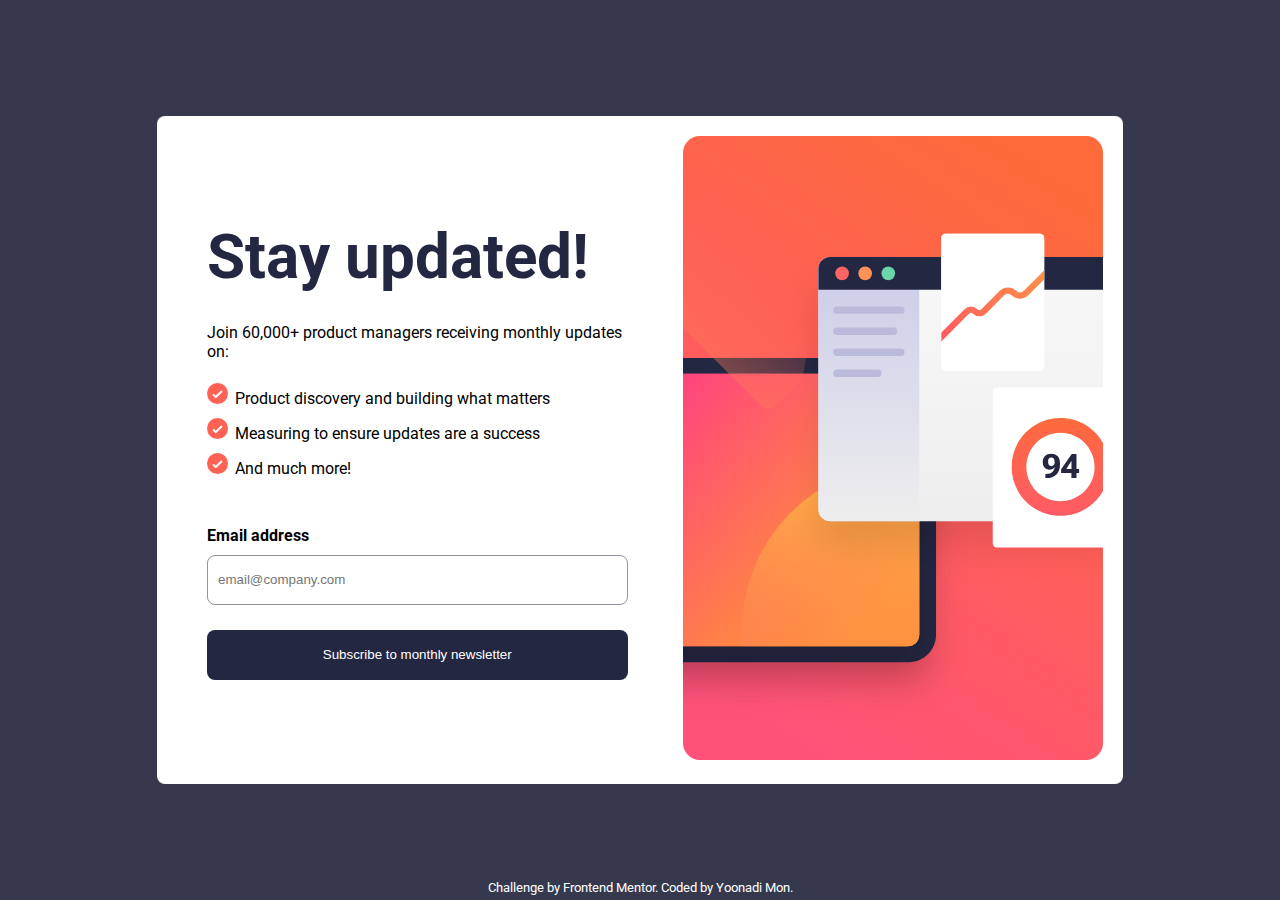
==== index.html @ 40872019 "first commit" ====
<!DOCTYPE html>
<html lang="en">
<head>
  <meta charset="UTF-8">
  <meta name="viewport" content="width=device-width, initial-scale=1.0"> 

  <link rel="icon" type="image/png" sizes="32x32" href="./assets/images/favicon-32x32.png">
  <title>Frontend Mentor | Newsletter sign-up form with success message</title>

  <link rel="stylesheet" href="style.css">

  <link rel="preconnect" href="https://fonts.googleapis.com">
  <link rel="preconnect" href="https://fonts.gstatic.com" crossorigin>
  <link href="https://fonts.googleapis.com/css2?family=Roboto:ital,wght@0,100;0,300;0,400;0,500;0,700;0,900;1,100;1,300;1,400;1,500;1,700;1,900&display=swap" rel="stylesheet">


</head>
<body>
  <main id="wrapper">
    <article id="card">
      <section id="left">
        <h1>
          Stay updated!
        </h1>
        <p>
          Join 60,000+ product managers receiving monthly updates on:
        </p>
        <ul>
          <li>Product discovery and building what matters</li>
          <li>Measuring to ensure updates are a success</li>
          <li>And much more!</li>
        </ul>
        
        <div id="emailEntry">
          <label for="email">
            Email address
          </label>
          <input type="text" name="email" placeholder="email@company.com">
        </div>


        <button>
          Subscribe to monthly newsletter
        </button>
      </section>

      <section id="right">
        <img src="assets/images/illustration-sign-up-desktop.svg" alt="illustration-sign-up-desktop">
      </section>
    </article>
  </main>
  
  
  <div class="attribution">
    Challenge by <a href="https://www.frontendmentor.io?ref=challenge" target="_blank">Frontend Mentor</a>. 
    Coded by <a href="#">Yoonadi Mon</a>.
  </div>
</body>
</html>
---- style.css ----
* {
  margin: 0;
  padding: 0;
  box-sizing: border-box;
}

html {
  font-size: 16px;
}

body {
  font-family: "Roboto", sans-serif;
  background: hsl(235, 18%, 26%);
  display: flex;
  align-items: center;
  justify-content: center;
  flex-direction: column;
  height: 100vh;
}
body #wrapper {
  width: -moz-fit-content;
  width: fit-content;
}
body #wrapper #card {
  background: hsl(0, 0%, 100%);
  display: flex;
  align-items: center;
  justify-content: center;
  flex-direction: row;
  width: clamp(200px, auto, 400px);
  padding: 20px 20px 20px 50px;
  border-radius: 8px;
}
body #wrapper #card #left {
  flex: 1;
  margin-right: 55px;
}
body #wrapper #card #left h1 {
  font-size: 3.9rem;
  color: hsl(234, 29%, 20%);
  margin-bottom: 30px;
}
body #wrapper #card #left p {
  margin-bottom: 20px;
}
body #wrapper #card #left ul {
  margin-bottom: 40px;
}
body #wrapper #card #left ul li {
  list-style: inside url(assets/images/icon-list.svg);
  line-height: 35px;
}
body #wrapper #card #left #emailEntry {
  display: block;
  margin-bottom: 25px;
}
body #wrapper #card #left #emailEntry label {
  display: block;
  font-weight: 700;
  margin-bottom: 10px;
}
body #wrapper #card #left #emailEntry input {
  width: 100%;
  height: 50px;
  border-radius: 8px;
  padding: 10px;
  border: solid hsl(231, 7%, 60%) 0.1rem;
}
body #wrapper #card #left button {
  background: hsl(234, 29%, 20%);
  color: hsl(0, 0%, 100%);
  padding: 10px 25px;
  width: 100%;
  height: 50px;
  border-radius: 8px;
  border: none;
}
body #wrapper #card #right {
  flex: 1;
}
body #wrapper #card #right img {
  width: 100%;
}
body .attribution {
  font-size: 0.8rem;
  text-align: center;
  color: hsl(0, 0%, 100%);
  position: absolute;
  bottom: 5px;
}
body .attribution a {
  color: hsl(0, 0%, 100%);
  text-decoration: none;
}
body .attribution a:hover {
  color: hsl(227, 16%, 83%);
}/*# sourceMappingURL=style.css.map */
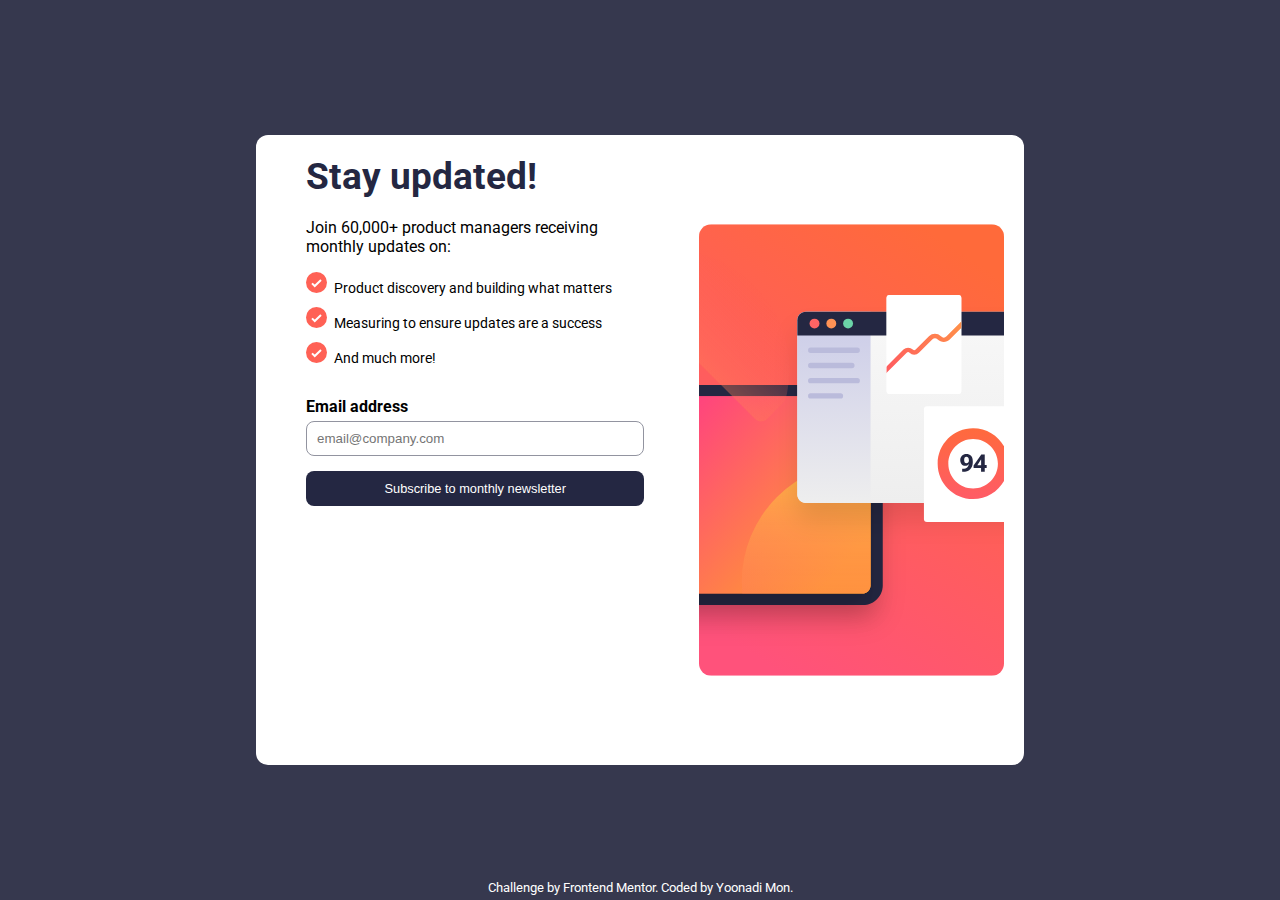
==== commit 7d2ae8a5: "done with css hopefully" ====
--- a/index.html
+++ b/index.html
@@ -45,7 +45,8 @@
       </section>
 
       <section id="right">
-        <img src="assets/images/illustration-sign-up-desktop.svg" alt="illustration-sign-up-desktop">
+        <img src="assets/images/illustration-sign-up-desktop.svg" alt="illustration-sign-up-desktop" id="desktop">
+        <img src="assets/images/illustration-sign-up-mobile.svg" alt="illustration-sign-up-mobile" id="mobile">
       </section>
     </article>
   </main>
--- a/style.css
+++ b/style.css
@@ -17,26 +17,25 @@
   flex-direction: column;
   height: 100vh;
 }
-body #wrapper {
-  width: -moz-fit-content;
-  width: fit-content;
-}
 body #wrapper #card {
   background: hsl(0, 0%, 100%);
   display: flex;
   align-items: center;
   justify-content: center;
   flex-direction: row;
-  width: clamp(200px, auto, 400px);
+  width: -moz-fit-content;
+  width: fit-content;
+  height: 80%, auto, 100%;
   padding: 20px 20px 20px 50px;
-  border-radius: 8px;
+  border-radius: 12px;
 }
 body #wrapper #card #left {
   flex: 1;
+  width: 100%;
   margin-right: 55px;
 }
 body #wrapper #card #left h1 {
-  font-size: 3.9rem;
+  font-size: 3rem;
   color: hsl(234, 29%, 20%);
   margin-bottom: 30px;
 }
@@ -48,7 +47,7 @@
 }
 body #wrapper #card #left ul li {
   list-style: inside url(assets/images/icon-list.svg);
-  line-height: 35px;
+  line-height: 2.2rem;
 }
 body #wrapper #card #left #emailEntry {
   display: block;
@@ -61,8 +60,9 @@
 }
 body #wrapper #card #left #emailEntry input {
   width: 100%;
-  height: 50px;
+  height: 35px;
   border-radius: 8px;
+  cursor: pointer;
   padding: 10px;
   border: solid hsl(231, 7%, 60%) 0.1rem;
 }
@@ -71,15 +71,21 @@
   color: hsl(0, 0%, 100%);
   padding: 10px 25px;
   width: 100%;
-  height: 50px;
+  height: 35px;
   border-radius: 8px;
+  cursor: pointer;
   border: none;
 }
 body #wrapper #card #right {
-  flex: 1;
+  flex: 0.9;
+  height: 100%;
 }
-body #wrapper #card #right img {
+body #wrapper #card #right #desktop {
+  height: 100%;
   width: 100%;
+}
+body #wrapper #card #right #mobile {
+  display: none;
 }
 body .attribution {
   font-size: 0.8rem;
@@ -94,4 +100,94 @@
 }
 body .attribution a:hover {
   color: hsl(227, 16%, 83%);
+}
+
+@media only screen and (max-width: 1400px) {
+  body #wrapper {
+    height: 70%;
+    width: 60%;
+  }
+  body #wrapper #card {
+    height: 100%;
+  }
+  body #wrapper #card #left {
+    height: 100%;
+  }
+  body #wrapper #card #left h1 {
+    margin-bottom: 20px;
+    font-size: 2.3rem;
+  }
+  body #wrapper #card #left p {
+    margin-bottom: 15px;
+  }
+  body #wrapper #card #left ul {
+    margin-bottom: 20px;
+  }
+  body #wrapper #card #left ul li {
+    font-size: 0.9rem;
+  }
+  body #wrapper #card #left #emailEntry {
+    margin-bottom: 15px;
+  }
+  body #wrapper #card #left #emailEntry label {
+    margin-bottom: 5px;
+  }
+  body #wrapper #card #left button {
+    font-size: 0.8rem;
+    text-align: center;
+    vertical-align: middle;
+  }
+  body #wrapper #card #left #right #sign-up-mobile {
+    display: none;
+  }
+}
+@media only screen and (max-width: 700px) {
+  body {
+    background: hsl(0, 0%, 100%);
+    width: -moz-fit-content;
+    width: fit-content;
+    height: -moz-fit-content;
+    height: fit-content;
+  }
+  body #wrapper {
+    width: 100%;
+  }
+  body #wrapper #card {
+    flex-direction: column-reverse;
+    padding: 0;
+  }
+  body #wrapper #card #left {
+    width: 100%;
+    padding: 20px 10px;
+    margin: 0;
+  }
+  body #wrapper #card #left ul {
+    margin-bottom: 30px;
+  }
+  body #wrapper #card #left ul li {
+    font-size: 1rem;
+  }
+  body #wrapper #card #left #emailEntry {
+    margin-bottom: 25px;
+  }
+  body #wrapper #card #right {
+    width: 100%;
+  }
+  body #wrapper #card #right #desktop {
+    display: none;
+  }
+  body #wrapper #card #right #mobile {
+    display: block;
+    width: 100%;
+  }
+  body .attribution {
+    color: hsl(234, 29%, 20%);
+    position: relative;
+  }
+  body .attribution a {
+    color: hsl(235, 18%, 26%);
+  }
+  body .attribution a:hover {
+    color: hsl(227, 55%, 25%);
+  }
 }/*# sourceMappingURL=style.css.map */